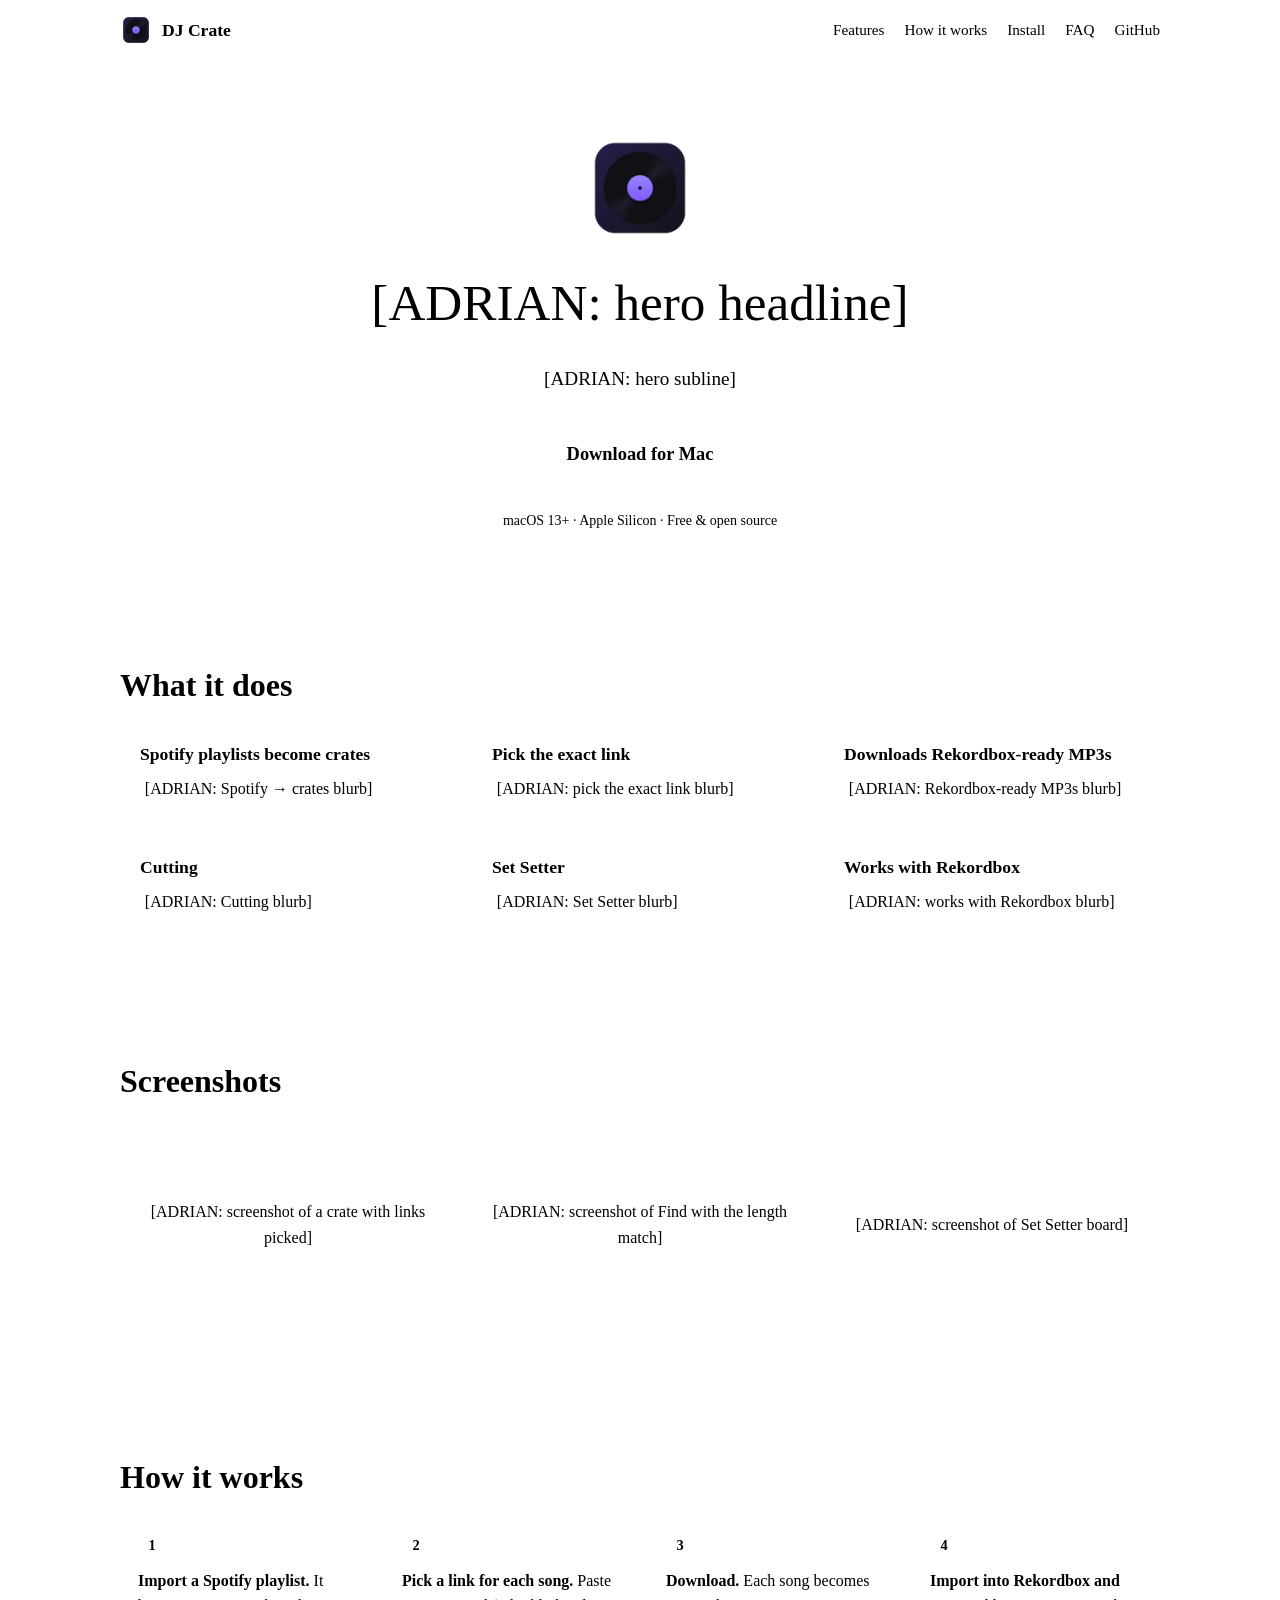
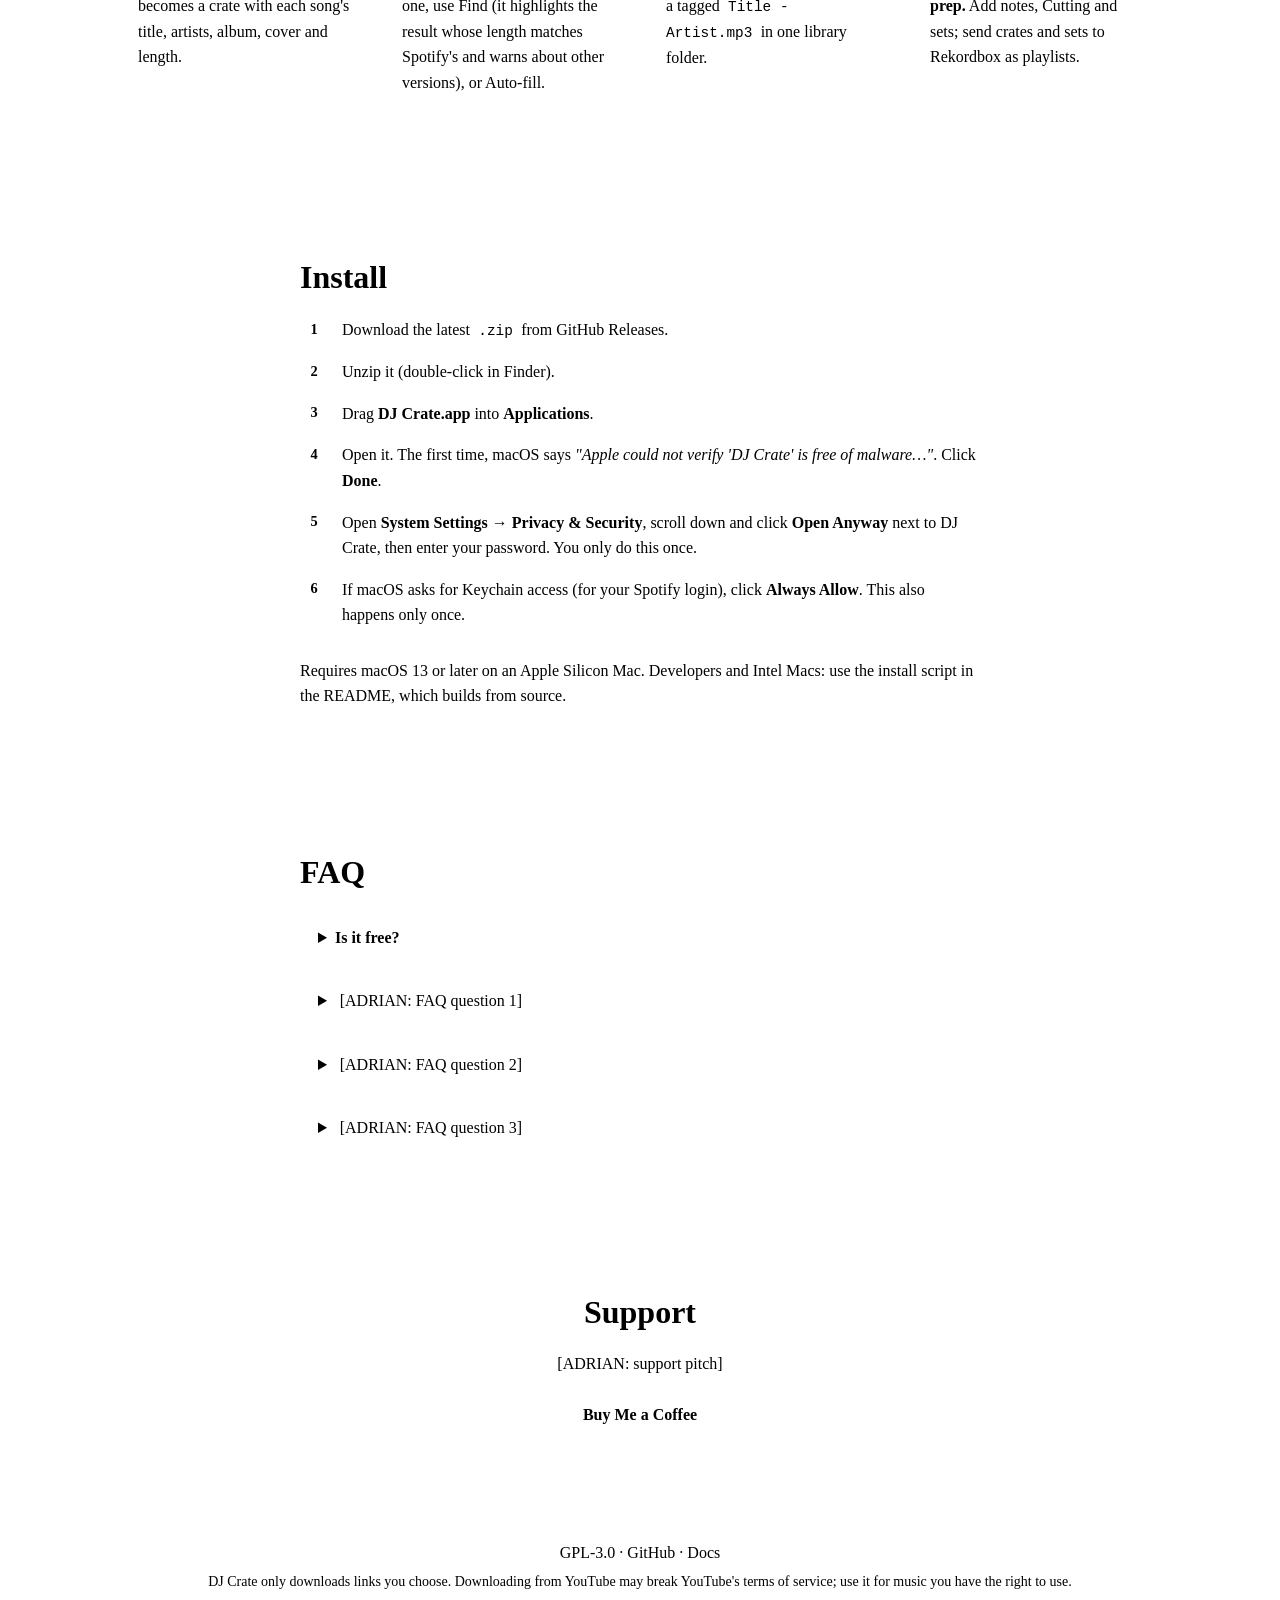
==== site/index.html @ 298a0ba6 "Public release prep: downloadable app, releases, update check, GPL-3.0 - Version 1.0.0 from djcrate/" ====
<!doctype html>
<html lang="en">
<head>
  <meta charset="utf-8">
  <meta name="viewport" content="width=device-width, initial-scale=1">
  <title>DJ Crate</title>
  <!-- ADRIAN: meta description. One sentence for search results and link previews. -->
  <meta name="description" content="DJ Crate for macOS">
  <meta property="og:title" content="DJ Crate">
  <!-- ADRIAN: og:description. Same sentence as the meta description, for link previews. -->
  <meta property="og:description" content="DJ Crate for macOS">
  <meta property="og:type" content="website">
  <meta property="og:url" content="https://adriatogi.github.io/DJ-Crate/">
  <meta property="og:image" content="https://adriatogi.github.io/DJ-Crate/assets/social-preview.png">
  <meta name="twitter:card" content="summary_large_image">
  <link rel="icon" type="image/png" href="assets/favicon.png">
  <link rel="stylesheet" href="theme.css">
  <link rel="stylesheet" href="site.css">
</head>
<body>

<header class="site-header">
  <div class="wrap header-inner">
    <a class="brand" href="#top">
      <img src="assets/logo.png" alt="" width="32" height="32">
      <span>DJ Crate</span>
    </a>
    <nav class="nav">
      <a href="#features">Features</a>
      <a href="#how">How it works</a>
      <a href="#install">Install</a>
      <a href="#faq">FAQ</a>
      <a href="https://github.com/Adriatogi/DJ-Crate">GitHub</a>
    </nav>
  </div>
</header>

<main id="top">

  <section class="hero">
    <div class="wrap">
      <img class="hero-logo" src="assets/logo.png" alt="DJ Crate logo" width="112" height="112">
      <h1>
        <!-- ADRIAN: hero headline. One line, what DJ Crate is. -->
        <span class="todo">[ADRIAN: hero headline]</span>
      </h1>
      <p class="lead">
        <!-- ADRIAN: hero subline. One or two sentences under the headline. -->
        <span class="todo">[ADRIAN: hero subline]</span>
      </p>
      <a class="btn btn-primary btn-big" href="https://github.com/Adriatogi/DJ-Crate/releases/latest">Download for Mac</a>
      <p class="small muted">macOS 13+ · Apple Silicon · Free &amp; open source <span id="version" class="version"></span></p>
    </div>
  </section>

  <section id="features" class="section">
    <div class="wrap">
      <h2>What it does</h2>
      <div class="grid">
        <article class="card">
          <h3>Spotify playlists become crates</h3>
          <!-- ADRIAN: feature blurb. Importing Spotify playlists as crates. -->
          <p><span class="todo">[ADRIAN: Spotify → crates blurb]</span></p>
        </article>
        <article class="card">
          <h3>Pick the exact link</h3>
          <!-- ADRIAN: feature blurb. Find, length matching, version warnings, Auto-fill. -->
          <p><span class="todo">[ADRIAN: pick the exact link blurb]</span></p>
        </article>
        <article class="card">
          <h3>Downloads Rekordbox-ready MP3s</h3>
          <!-- ADRIAN: feature blurb. Tagged MP3s in one library folder. -->
          <p><span class="todo">[ADRIAN: Rekordbox-ready MP3s blurb]</span></p>
        </article>
        <article class="card">
          <h3>Cutting</h3>
          <!-- ADRIAN: feature blurb. Notes on how songs mix into each other. -->
          <p><span class="todo">[ADRIAN: Cutting blurb]</span></p>
        </article>
        <article class="card">
          <h3>Set Setter</h3>
          <!-- ADRIAN: feature blurb. Planning sets on a board. -->
          <p><span class="todo">[ADRIAN: Set Setter blurb]</span></p>
        </article>
        <article class="card">
          <h3>Works with Rekordbox</h3>
          <!-- ADRIAN: feature blurb. BPM/key/My Tags in from XML, crates out as playlists. -->
          <p><span class="todo">[ADRIAN: works with Rekordbox blurb]</span></p>
        </article>
      </div>
    </div>
  </section>

  <section id="screenshots" class="section section-alt">
    <div class="wrap">
      <h2>Screenshots</h2>
      <div class="shots">
        <!-- ADRIAN: screenshot 1. Replace the div with <img src="assets/..." alt="..."> -->
        <div class="shot"><span class="todo">[ADRIAN: screenshot of a crate with links picked]</span></div>
        <!-- ADRIAN: screenshot 2. Replace the div with <img src="assets/..." alt="..."> -->
        <div class="shot"><span class="todo">[ADRIAN: screenshot of Find with the length match]</span></div>
        <!-- ADRIAN: screenshot 3. Replace the div with <img src="assets/..." alt="..."> -->
        <div class="shot"><span class="todo">[ADRIAN: screenshot of Set Setter board]</span></div>
      </div>
    </div>
  </section>

  <section id="how" class="section">
    <div class="wrap">
      <h2>How it works</h2>
      <ol class="steps">
        <li><strong>Import a Spotify playlist.</strong> It becomes a crate with each song's title, artists, album, cover and length.</li>
        <li><strong>Pick a link for each song.</strong> Paste one, use Find (it highlights the result whose length matches Spotify's and warns about other versions), or Auto-fill.</li>
        <li><strong>Download.</strong> Each song becomes a tagged <code>Title - Artist.mp3</code> in one library folder.</li>
        <li><strong>Import into Rekordbox and prep.</strong> Add notes, Cutting and sets; send crates and sets to Rekordbox as playlists.</li>
      </ol>
    </div>
  </section>

  <section id="install" class="section section-alt">
    <div class="wrap narrow">
      <h2>Install</h2>
      <ol class="install">
        <li><a href="https://github.com/Adriatogi/DJ-Crate/releases/latest">Download the latest <code>.zip</code></a> from GitHub Releases.</li>
        <li>Unzip it (double-click in Finder).</li>
        <li>Drag <strong>DJ Crate.app</strong> into <strong>Applications</strong>.</li>
        <li>Open it. The first time, macOS says <em>"Apple could not verify 'DJ Crate' is free of malware…"</em>. Click <strong>Done</strong>.</li>
        <li>Open <strong>System Settings → Privacy &amp; Security</strong>, scroll down and click <strong>Open Anyway</strong> next to DJ Crate, then enter your password. You only do this once.</li>
        <li>If macOS asks for Keychain access (for your Spotify login), click <strong>Always Allow</strong>. This also happens only once.</li>
      </ol>
      <p class="muted">Requires macOS 13 or later on an Apple Silicon Mac. Developers and Intel Macs: use the <a href="https://github.com/Adriatogi/DJ-Crate#for-developers">install script in the README</a>, which builds from source.</p>
    </div>
  </section>

  <section id="faq" class="section">
    <div class="wrap narrow">
      <h2>FAQ</h2>
      <details class="faq">
        <summary>Is it free?</summary>
        <!-- ADRIAN: answer to "Is it free?". -->
        <p><span class="todo">[ADRIAN: answer to "Is it free?"]</span></p>
      </details>
      <details class="faq">
        <!-- ADRIAN: FAQ question 1. -->
        <summary><span class="todo">[ADRIAN: FAQ question 1]</span></summary>
        <!-- ADRIAN: FAQ answer 1. -->
        <p><span class="todo">[ADRIAN: FAQ answer 1]</span></p>
      </details>
      <details class="faq">
        <!-- ADRIAN: FAQ question 2. -->
        <summary><span class="todo">[ADRIAN: FAQ question 2]</span></summary>
        <!-- ADRIAN: FAQ answer 2. -->
        <p><span class="todo">[ADRIAN: FAQ answer 2]</span></p>
      </details>
      <details class="faq">
        <!-- ADRIAN: FAQ question 3. -->
        <summary><span class="todo">[ADRIAN: FAQ question 3]</span></summary>
        <!-- ADRIAN: FAQ answer 3. -->
        <p><span class="todo">[ADRIAN: FAQ answer 3]</span></p>
      </details>
    </div>
  </section>

  <section id="support" class="section section-alt">
    <div class="wrap narrow center">
      <h2>Support</h2>
      <!-- ADRIAN: support pitch. A line or two asking for a coffee. -->
      <p><span class="todo">[ADRIAN: support pitch]</span></p>
      <!-- ADRIAN: replace ADRIAN-LINK with your Buy Me a Coffee username. -->
      <a class="btn btn-coffee" href="https://buymeacoffee.com/ADRIAN-LINK">Buy Me a Coffee</a>
    </div>
  </section>

</main>

<footer class="site-footer">
  <div class="wrap">
    <p>
      <a href="https://github.com/Adriatogi/DJ-Crate/blob/main/LICENSE">GPL-3.0</a> ·
      <a href="https://github.com/Adriatogi/DJ-Crate">GitHub</a> ·
      <a href="https://github.com/Adriatogi/DJ-Crate#readme">Docs</a>
    </p>
    <p class="small muted">DJ Crate only downloads links you choose. Downloading from YouTube may break YouTube's terms of service; use it for music you have the right to use.</p>
  </div>
</footer>

<script src="site.js" defer></script>
</body>
</html>
---- site/site.css ----
/* DJ Crate website. Colours and fonts come from theme.css (copied from the app). */

* { box-sizing: border-box; }

html { scroll-behavior: smooth; }

body {
  margin: 0;
  background: var(--bg);
  color: var(--text);
  font-family: var(--font);
  font-size: 16px;
  line-height: 1.6;
  -webkit-font-smoothing: antialiased;
}

a { color: var(--accent); text-decoration: none; }
a:hover { text-decoration: underline; }

code {
  background: var(--bg-3);
  border: 1px solid var(--line);
  border-radius: 4px;
  padding: 0 0.3em;
  font-size: 0.9em;
}

h1, h2, h3 { line-height: 1.2; margin: 0 0 0.6em; }
h1 { font-size: clamp(2rem, 5vw, 3.2rem); }
h2 { font-size: clamp(1.5rem, 3vw, 2rem); }
h3 { font-size: 1.1rem; }

.wrap { max-width: 1080px; margin: 0 auto; padding: 0 20px; }
.narrow { max-width: 720px; }
.center { text-align: center; }
.muted { color: var(--muted); }
.small { font-size: 0.875rem; }

/* Placeholder for copy Adrian still has to write. */
.todo {
  display: inline-block;
  outline: 2px dashed var(--yellow);
  outline-offset: 2px;
  color: var(--yellow);
  padding: 0 0.3em;
  border-radius: 3px;
  font-weight: normal;
}

/* Header */
.site-header {
  position: sticky;
  top: 0;
  z-index: 10;
  background: var(--bg-2);
  border-bottom: 1px solid var(--line);
}
.header-inner {
  display: flex;
  align-items: center;
  justify-content: space-between;
  gap: 16px;
  min-height: 60px;
  flex-wrap: wrap;
}
.brand {
  display: flex;
  align-items: center;
  gap: 10px;
  color: var(--text);
  font-weight: 700;
  font-size: 1.1rem;
}
.brand:hover { text-decoration: none; }
.brand img { border-radius: 8px; }
.nav { display: flex; gap: 20px; flex-wrap: wrap; }
.nav a { color: var(--muted); font-size: 0.95rem; }
.nav a:hover { color: var(--text); text-decoration: none; }

/* Buttons */
.btn {
  display: inline-block;
  border-radius: var(--radius);
  padding: 10px 18px;
  font-weight: 600;
  border: 1px solid var(--line);
  background: var(--bg-3);
  color: var(--text);
}
.btn:hover { text-decoration: none; background: var(--bg-4); }
.btn-primary {
  background: var(--accent);
  border-color: var(--accent);
  color: var(--bg);
}
.btn-primary:hover { background: var(--accent-2); border-color: var(--accent-2); }
.btn-big { font-size: 1.15rem; padding: 14px 30px; margin: 8px 0 12px; }
.btn-coffee {
  background: var(--yellow);
  border-color: var(--yellow);
  color: var(--bg);
}
.btn-coffee:hover { background: var(--yellow); filter: brightness(1.1); }

/* Hero */
.hero { padding: 72px 0 56px; text-align: center; }
.hero-logo { border-radius: 24px; margin-bottom: 20px; }
.lead { font-size: 1.2rem; color: var(--muted); max-width: 640px; margin: 0 auto 24px; }
.version:not(:empty)::before { content: "· "; }

/* Sections */
.section { padding: 64px 0; }
.section-alt { background: var(--bg-2); border-top: 1px solid var(--line); border-bottom: 1px solid var(--line); }

/* Feature grid */
.grid {
  display: grid;
  grid-template-columns: repeat(3, 1fr);
  gap: 16px;
}
.card {
  background: var(--bg-2);
  border: 1px solid var(--line);
  border-radius: var(--radius);
  padding: 20px;
}
.card p { margin: 0; color: var(--muted); }

/* Screenshots */
.shots { display: grid; grid-template-columns: repeat(3, 1fr); gap: 16px; }
.shot, .shots img {
  aspect-ratio: 16 / 10;
  width: 100%;
  border-radius: var(--radius);
  border: 1px solid var(--line);
  background: var(--bg-3);
}
.shot { display: flex; align-items: center; justify-content: center; padding: 12px; text-align: center; }
.shots img { object-fit: cover; }

/* Steps */
.steps, .install { padding-left: 0; list-style: none; counter-reset: step; }
.steps { display: grid; grid-template-columns: repeat(4, 1fr); gap: 16px; }
.steps li, .install li { counter-increment: step; position: relative; }
.steps li {
  background: var(--bg-2);
  border: 1px solid var(--line);
  border-radius: var(--radius);
  padding: 52px 18px 18px;
}
.steps li::before, .install li::before {
  content: counter(step);
  position: absolute;
  display: flex;
  align-items: center;
  justify-content: center;
  width: 28px;
  height: 28px;
  border-radius: 50%;
  background: var(--accent);
  color: var(--bg);
  font-weight: 700;
  font-size: 0.9rem;
}
.steps li::before { top: 16px; left: 18px; }
.install li { padding: 2px 0 14px 42px; }
.install li::before { top: 0; left: 0; }

/* FAQ */
.faq {
  background: var(--bg-2);
  border: 1px solid var(--line);
  border-radius: var(--radius);
  padding: 14px 18px;
  margin-bottom: 10px;
}
.faq summary { cursor: pointer; font-weight: 600; }
.faq p { margin: 10px 0 0; color: var(--muted); }

/* Footer */
.site-footer { padding: 32px 0 48px; text-align: center; border-top: 1px solid var(--line); }
.site-footer p { margin: 6px 0; }

/* Responsive */
@media (max-width: 900px) {
  .grid, .shots { grid-template-columns: repeat(2, 1fr); }
  .steps { grid-template-columns: repeat(2, 1fr); }
}
@media (max-width: 600px) {
  .grid, .shots, .steps { grid-template-columns: 1fr; }
  .header-inner { justify-content: center; padding-top: 10px; padding-bottom: 10px; }
  .nav { justify-content: center; gap: 14px; }
  .site-header { position: static; }
  .hero { padding: 48px 0 40px; }
  .section { padding: 48px 0; }
}
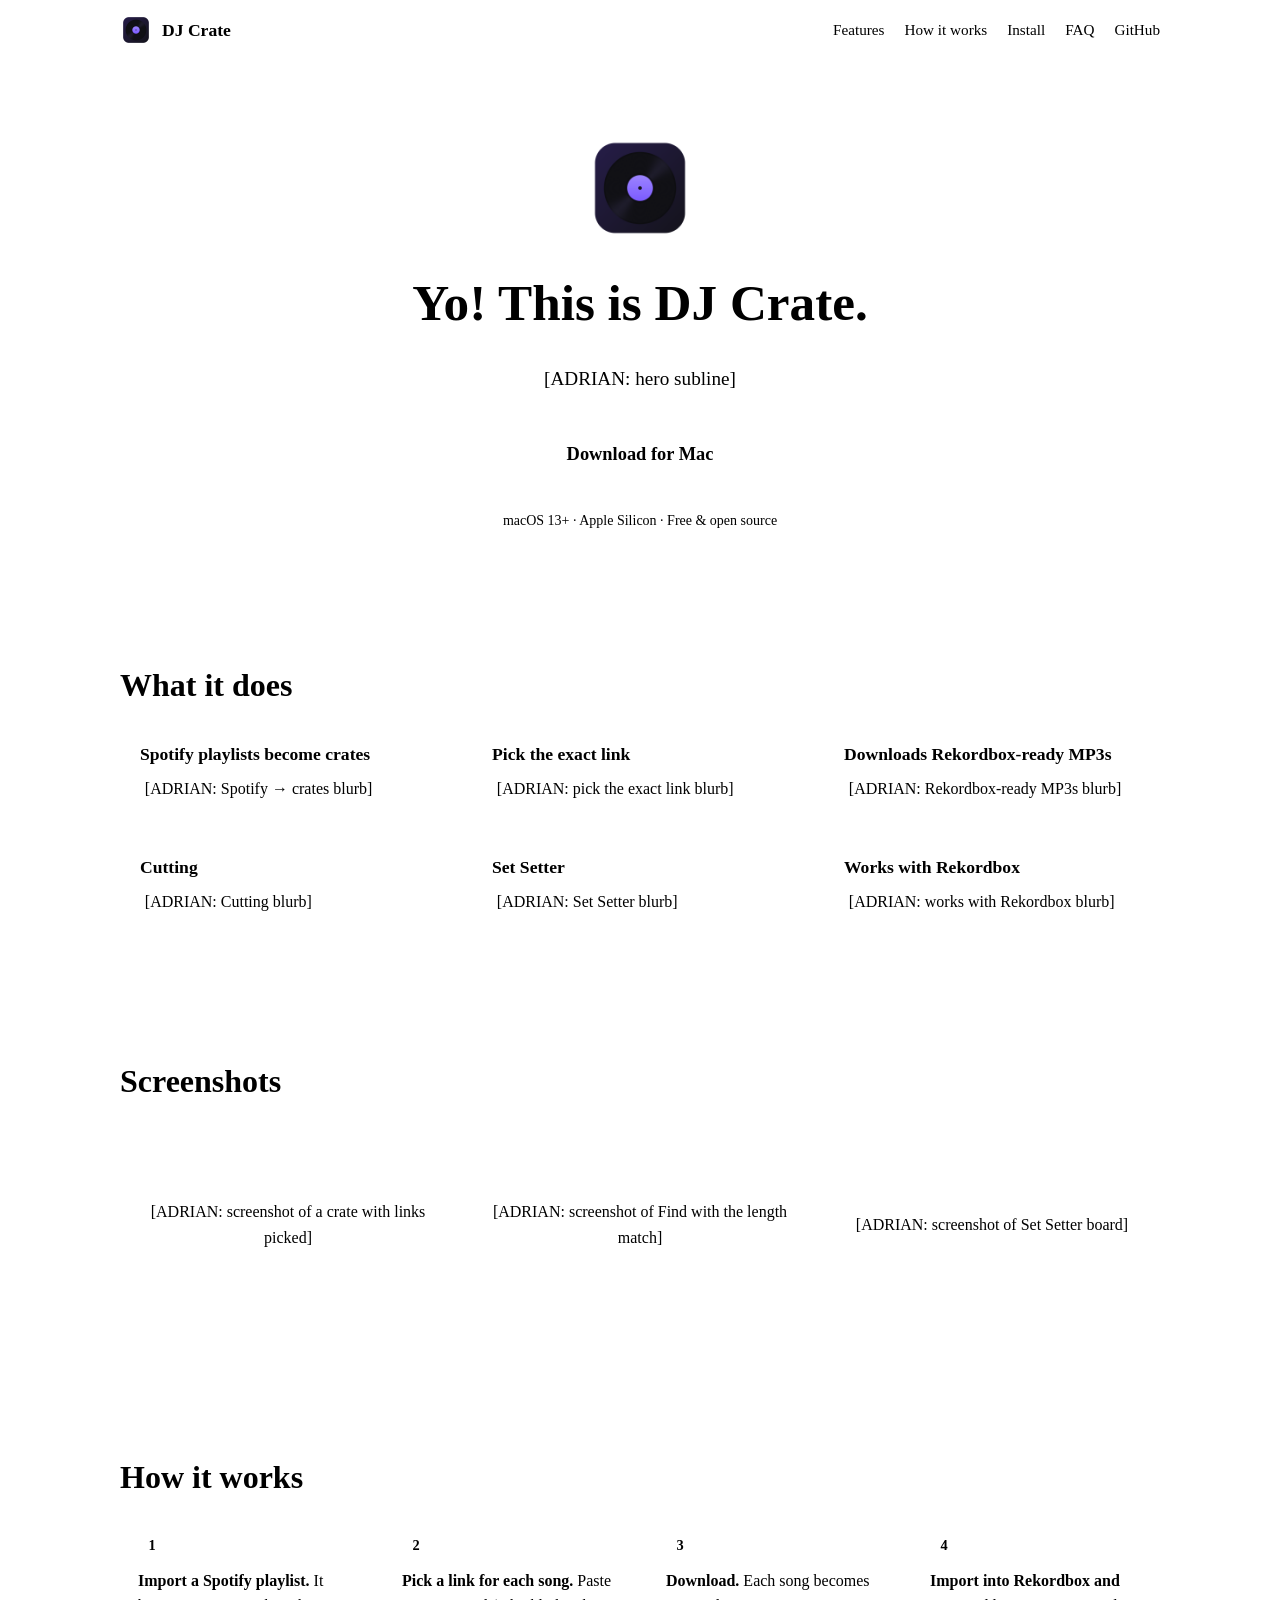
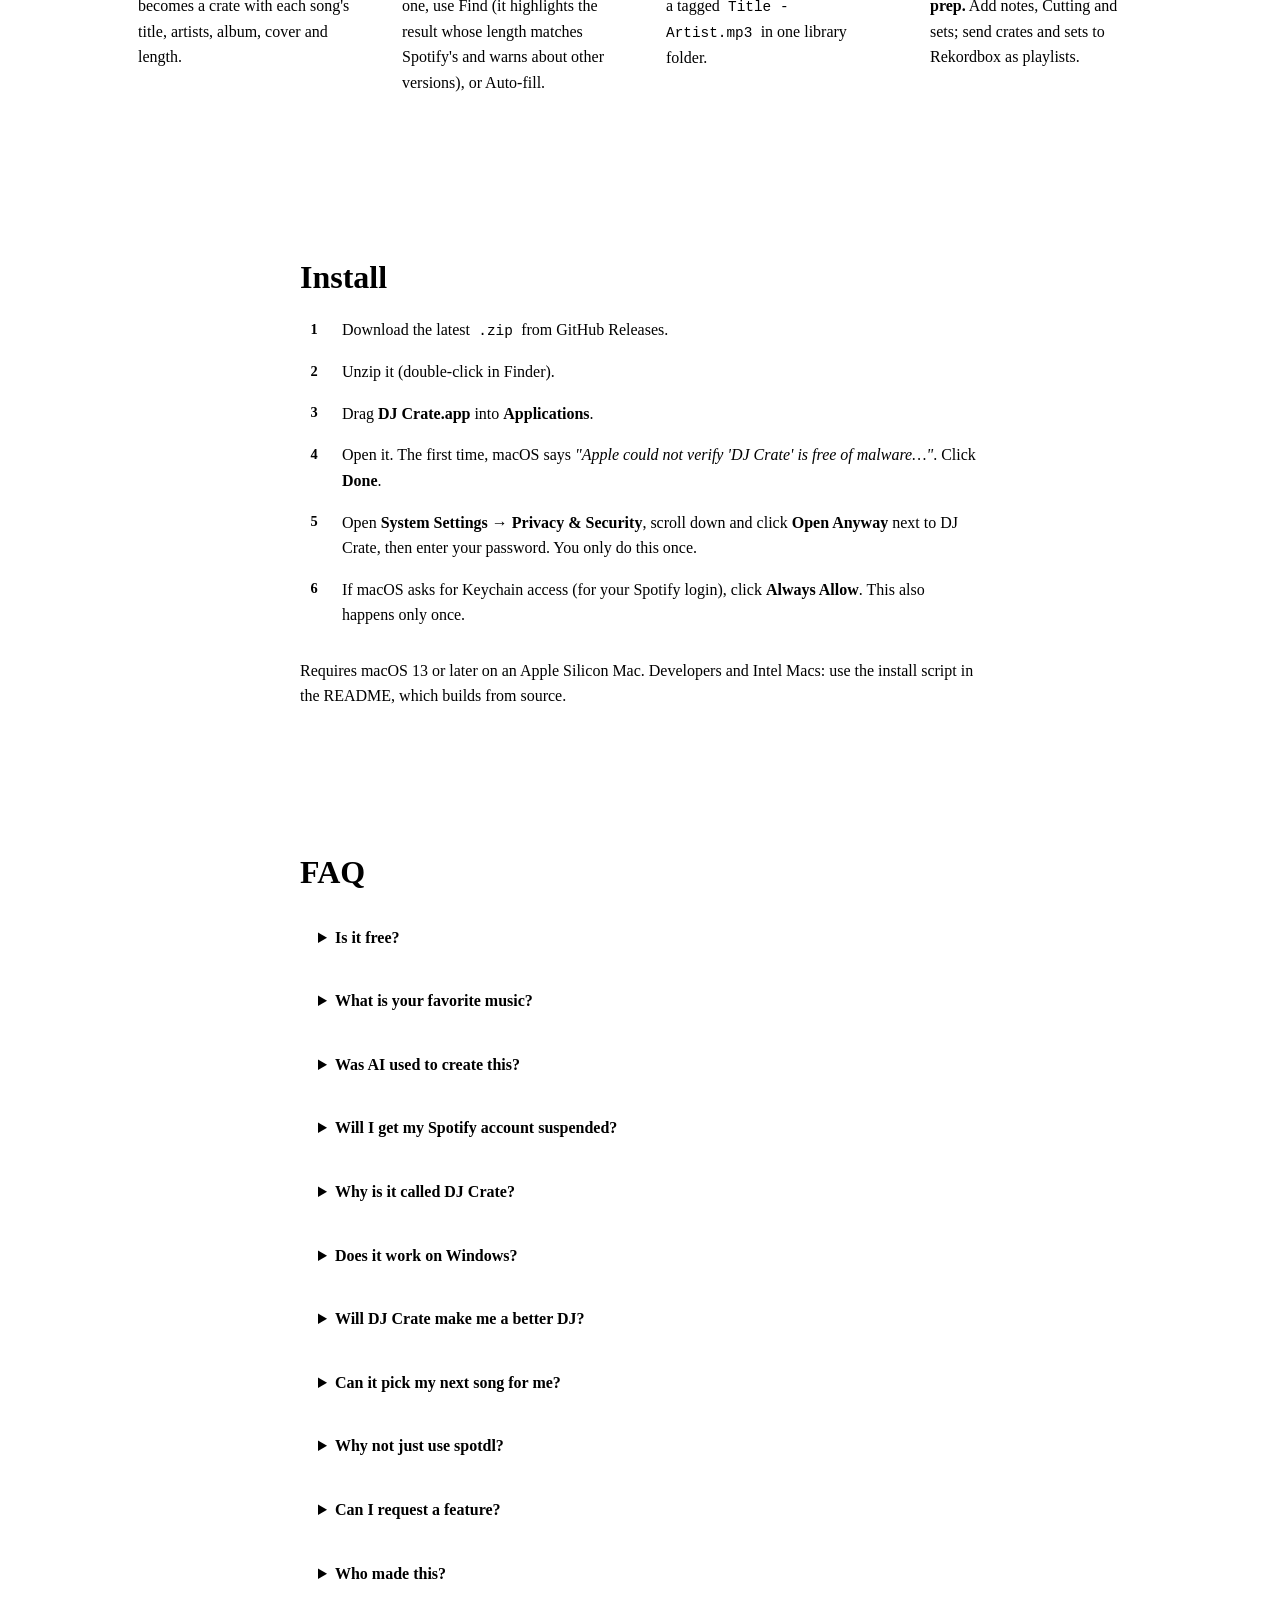
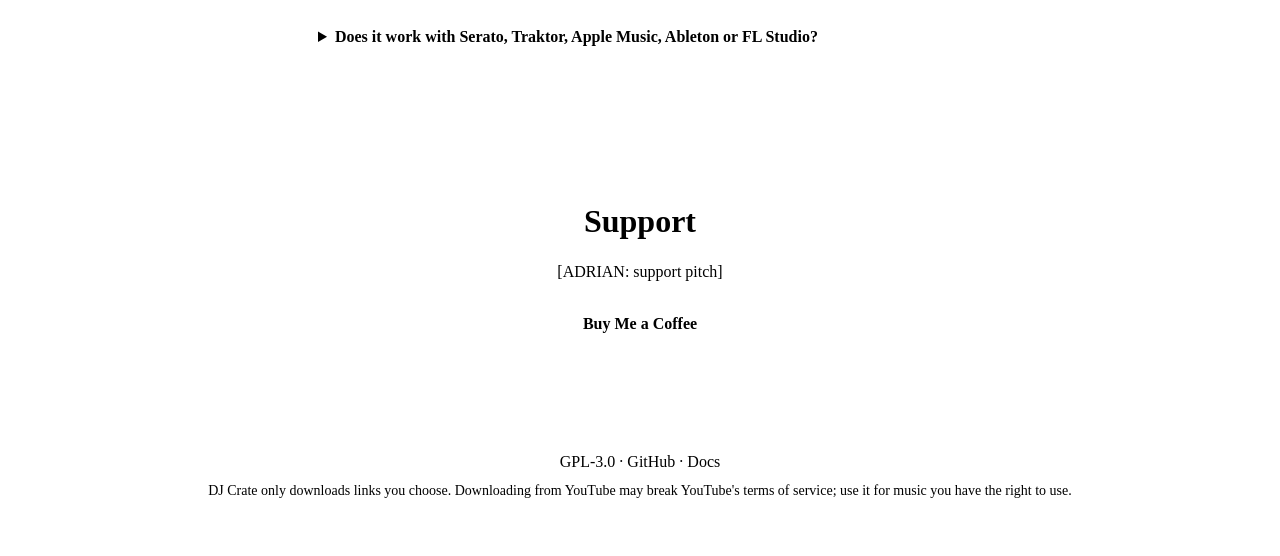
==== commit dfc94b8a: "Website FAQ: Adrian's questions (answers to be written)" ====
--- a/site/index.html
+++ b/site/index.html
@@ -4,11 +4,9 @@
   <meta charset="utf-8">
   <meta name="viewport" content="width=device-width, initial-scale=1">
   <title>DJ Crate</title>
-  <!-- ADRIAN: meta description. One sentence for search results and link previews. -->
-  <meta name="description" content="DJ Crate for macOS">
+  <meta name="description" content="One sentence for search results. Hmmmmmmm. An app to download your music and get it ready for djing.">
   <meta property="og:title" content="DJ Crate">
-  <!-- ADRIAN: og:description. Same sentence as the meta description, for link previews. -->
-  <meta property="og:description" content="DJ Crate for macOS">
+  <meta property="og:description" content="One sentence for link previews. Hmmmmmmm. An app to download your music and get it ready for djing.">
   <meta property="og:type" content="website">
   <meta property="og:url" content="https://adriatogi.github.io/DJ-Crate/">
   <meta property="og:image" content="https://adriatogi.github.io/DJ-Crate/assets/social-preview.png">
@@ -41,11 +39,9 @@
     <div class="wrap">
       <img class="hero-logo" src="assets/logo.png" alt="DJ Crate logo" width="112" height="112">
       <h1>
-        <!-- ADRIAN: hero headline. One line, what DJ Crate is. -->
-        <span class="todo">[ADRIAN: hero headline]</span>
+        Yo! This is DJ Crate.
       </h1>
       <p class="lead">
-        <!-- ADRIAN: hero subline. One or two sentences under the headline. -->
         <span class="todo">[ADRIAN: hero subline]</span>
       </p>
       <a class="btn btn-primary btn-big" href="https://github.com/Adriatogi/DJ-Crate/releases/latest">Download for Mac</a>
@@ -59,32 +55,26 @@
       <div class="grid">
         <article class="card">
           <h3>Spotify playlists become crates</h3>
-          <!-- ADRIAN: feature blurb. Importing Spotify playlists as crates. -->
           <p><span class="todo">[ADRIAN: Spotify → crates blurb]</span></p>
         </article>
         <article class="card">
           <h3>Pick the exact link</h3>
-          <!-- ADRIAN: feature blurb. Find, length matching, version warnings, Auto-fill. -->
           <p><span class="todo">[ADRIAN: pick the exact link blurb]</span></p>
         </article>
         <article class="card">
           <h3>Downloads Rekordbox-ready MP3s</h3>
-          <!-- ADRIAN: feature blurb. Tagged MP3s in one library folder. -->
           <p><span class="todo">[ADRIAN: Rekordbox-ready MP3s blurb]</span></p>
         </article>
         <article class="card">
           <h3>Cutting</h3>
-          <!-- ADRIAN: feature blurb. Notes on how songs mix into each other. -->
           <p><span class="todo">[ADRIAN: Cutting blurb]</span></p>
         </article>
         <article class="card">
           <h3>Set Setter</h3>
-          <!-- ADRIAN: feature blurb. Planning sets on a board. -->
           <p><span class="todo">[ADRIAN: Set Setter blurb]</span></p>
         </article>
         <article class="card">
           <h3>Works with Rekordbox</h3>
-          <!-- ADRIAN: feature blurb. BPM/key/My Tags in from XML, crates out as playlists. -->
           <p><span class="todo">[ADRIAN: works with Rekordbox blurb]</span></p>
         </article>
       </div>
@@ -95,11 +85,8 @@
     <div class="wrap">
       <h2>Screenshots</h2>
       <div class="shots">
-        <!-- ADRIAN: screenshot 1. Replace the div with <img src="assets/..." alt="..."> -->
         <div class="shot"><span class="todo">[ADRIAN: screenshot of a crate with links picked]</span></div>
-        <!-- ADRIAN: screenshot 2. Replace the div with <img src="assets/..." alt="..."> -->
         <div class="shot"><span class="todo">[ADRIAN: screenshot of Find with the length match]</span></div>
-        <!-- ADRIAN: screenshot 3. Replace the div with <img src="assets/..." alt="..."> -->
         <div class="shot"><span class="todo">[ADRIAN: screenshot of Set Setter board]</span></div>
       </div>
     </div>
@@ -137,26 +124,51 @@
       <h2>FAQ</h2>
       <details class="faq">
         <summary>Is it free?</summary>
-        <!-- ADRIAN: answer to "Is it free?". -->
         <p><span class="todo">[ADRIAN: answer to "Is it free?"]</span></p>
       </details>
       <details class="faq">
-        <!-- ADRIAN: FAQ question 1. -->
-        <summary><span class="todo">[ADRIAN: FAQ question 1]</span></summary>
-        <!-- ADRIAN: FAQ answer 1. -->
-        <p><span class="todo">[ADRIAN: FAQ answer 1]</span></p>
+        <summary>What is your favorite music?</summary>
+        <p><span class="todo">[ADRIAN: answer, favorite music]</span></p>
       </details>
       <details class="faq">
-        <!-- ADRIAN: FAQ question 2. -->
-        <summary><span class="todo">[ADRIAN: FAQ question 2]</span></summary>
-        <!-- ADRIAN: FAQ answer 2. -->
-        <p><span class="todo">[ADRIAN: FAQ answer 2]</span></p>
+        <summary>Was AI used to create this?</summary>
+        <p><span class="todo">[ADRIAN: answer, AI]</span></p>
       </details>
       <details class="faq">
-        <!-- ADRIAN: FAQ question 3. -->
-        <summary><span class="todo">[ADRIAN: FAQ question 3]</span></summary>
-        <!-- ADRIAN: FAQ answer 3. -->
-        <p><span class="todo">[ADRIAN: FAQ answer 3]</span></p>
+        <summary>Will I get my Spotify account suspended?</summary>
+        <p><span class="todo">[ADRIAN: answer, Spotify suspended]</span></p>
+      </details>
+      <details class="faq">
+        <summary>Why is it called DJ Crate?</summary>
+        <p><span class="todo">[ADRIAN: answer, the name]</span></p>
+      </details>
+      <details class="faq">
+        <summary>Does it work on Windows?</summary>
+        <p><span class="todo">[ADRIAN: answer, Windows]</span></p>
+      </details>
+      <details class="faq">
+        <summary>Will DJ Crate make me a better DJ?</summary>
+        <p><span class="todo">[ADRIAN: answer, better DJ]</span></p>
+      </details>
+      <details class="faq">
+        <summary>Can it pick my next song for me?</summary>
+        <p><span class="todo">[ADRIAN: answer, next song]</span></p>
+      </details>
+      <details class="faq">
+        <summary>Why not just use spotdl?</summary>
+        <p><span class="todo">[ADRIAN: answer, spotdl]</span></p>
+      </details>
+      <details class="faq">
+        <summary>Can I request a feature?</summary>
+        <p><span class="todo">[ADRIAN: answer, feature requests]</span></p>
+      </details>
+      <details class="faq">
+        <summary>Who made this?</summary>
+        <p><span class="todo">[ADRIAN: answer, who made this]</span></p>
+      </details>
+      <details class="faq">
+        <summary>Does it work with Serato, Traktor, Apple Music, Ableton or FL Studio?</summary>
+        <p><span class="todo">[ADRIAN: answer, other apps]</span></p>
       </details>
     </div>
   </section>
@@ -164,9 +176,7 @@
   <section id="support" class="section section-alt">
     <div class="wrap narrow center">
       <h2>Support</h2>
-      <!-- ADRIAN: support pitch. A line or two asking for a coffee. -->
       <p><span class="todo">[ADRIAN: support pitch]</span></p>
-      <!-- ADRIAN: replace ADRIAN-LINK with your Buy Me a Coffee username. -->
       <a class="btn btn-coffee" href="https://buymeacoffee.com/ADRIAN-LINK">Buy Me a Coffee</a>
     </div>
   </section>
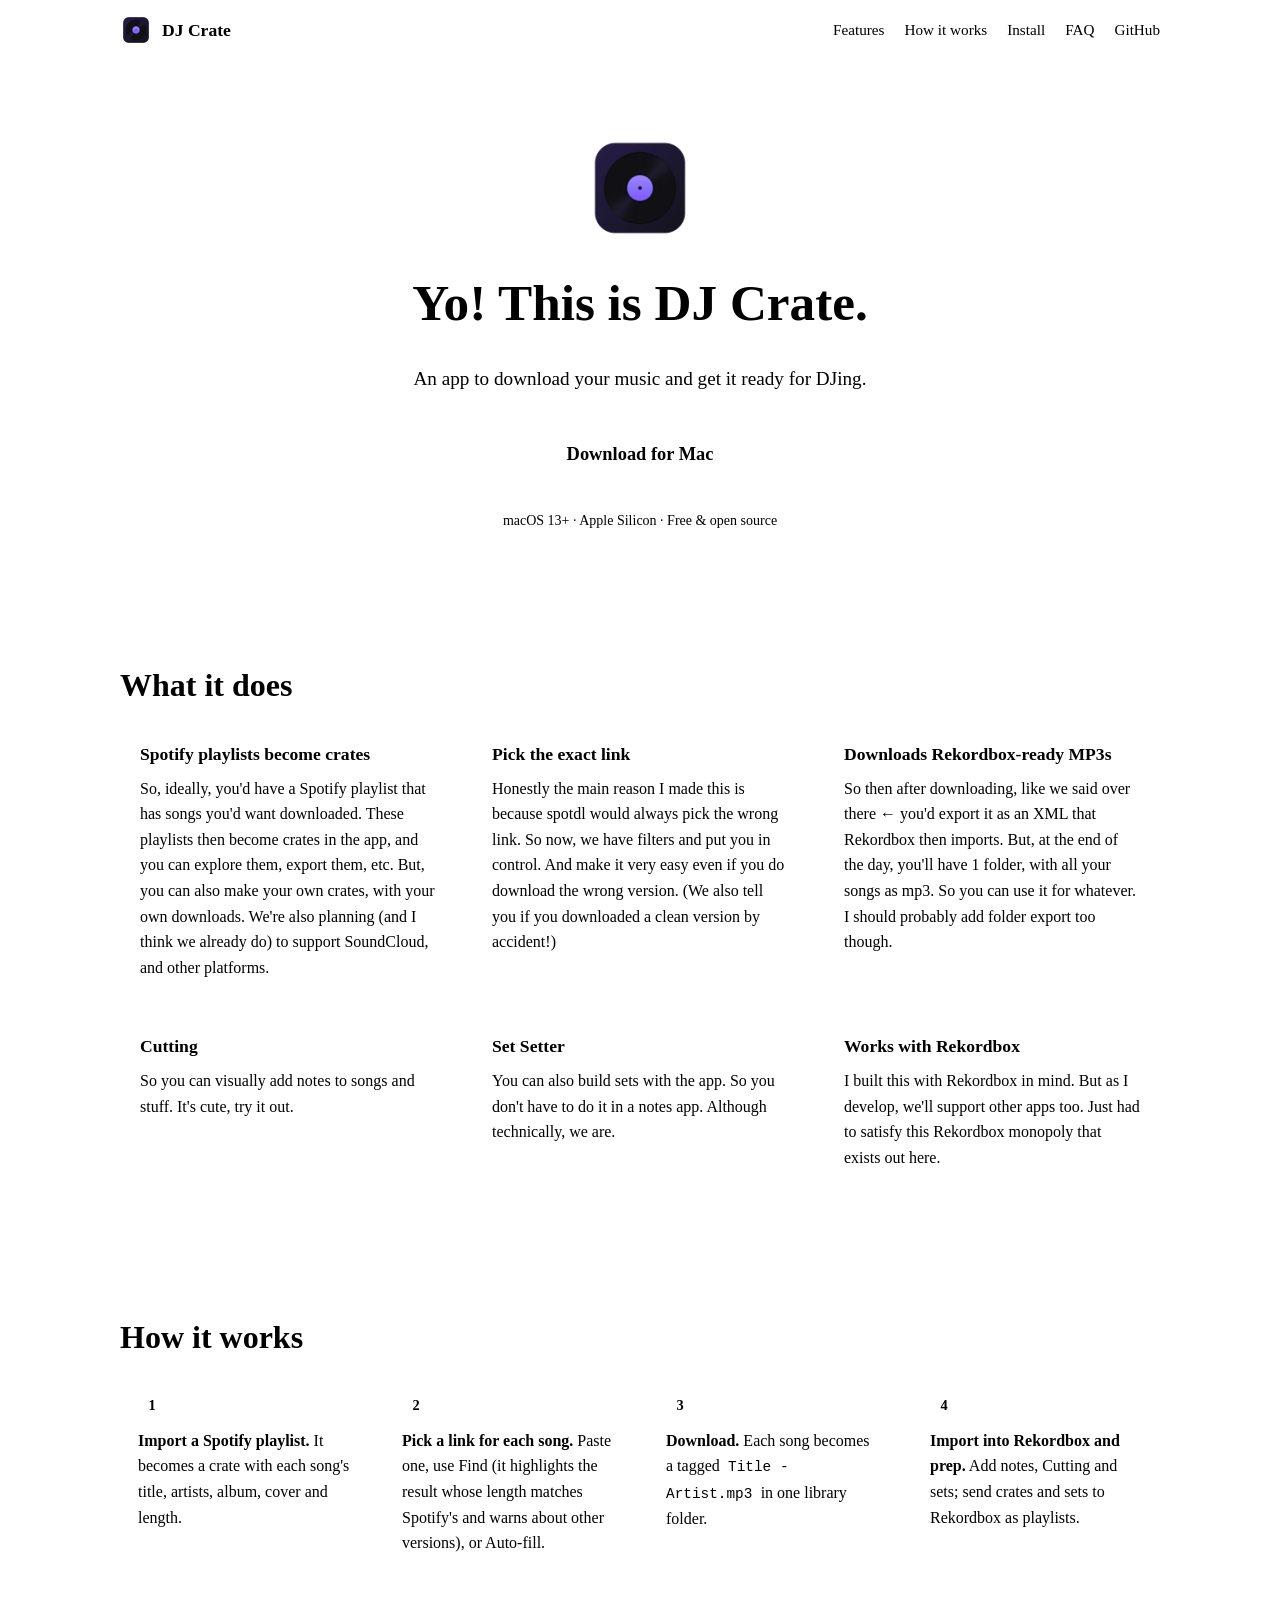
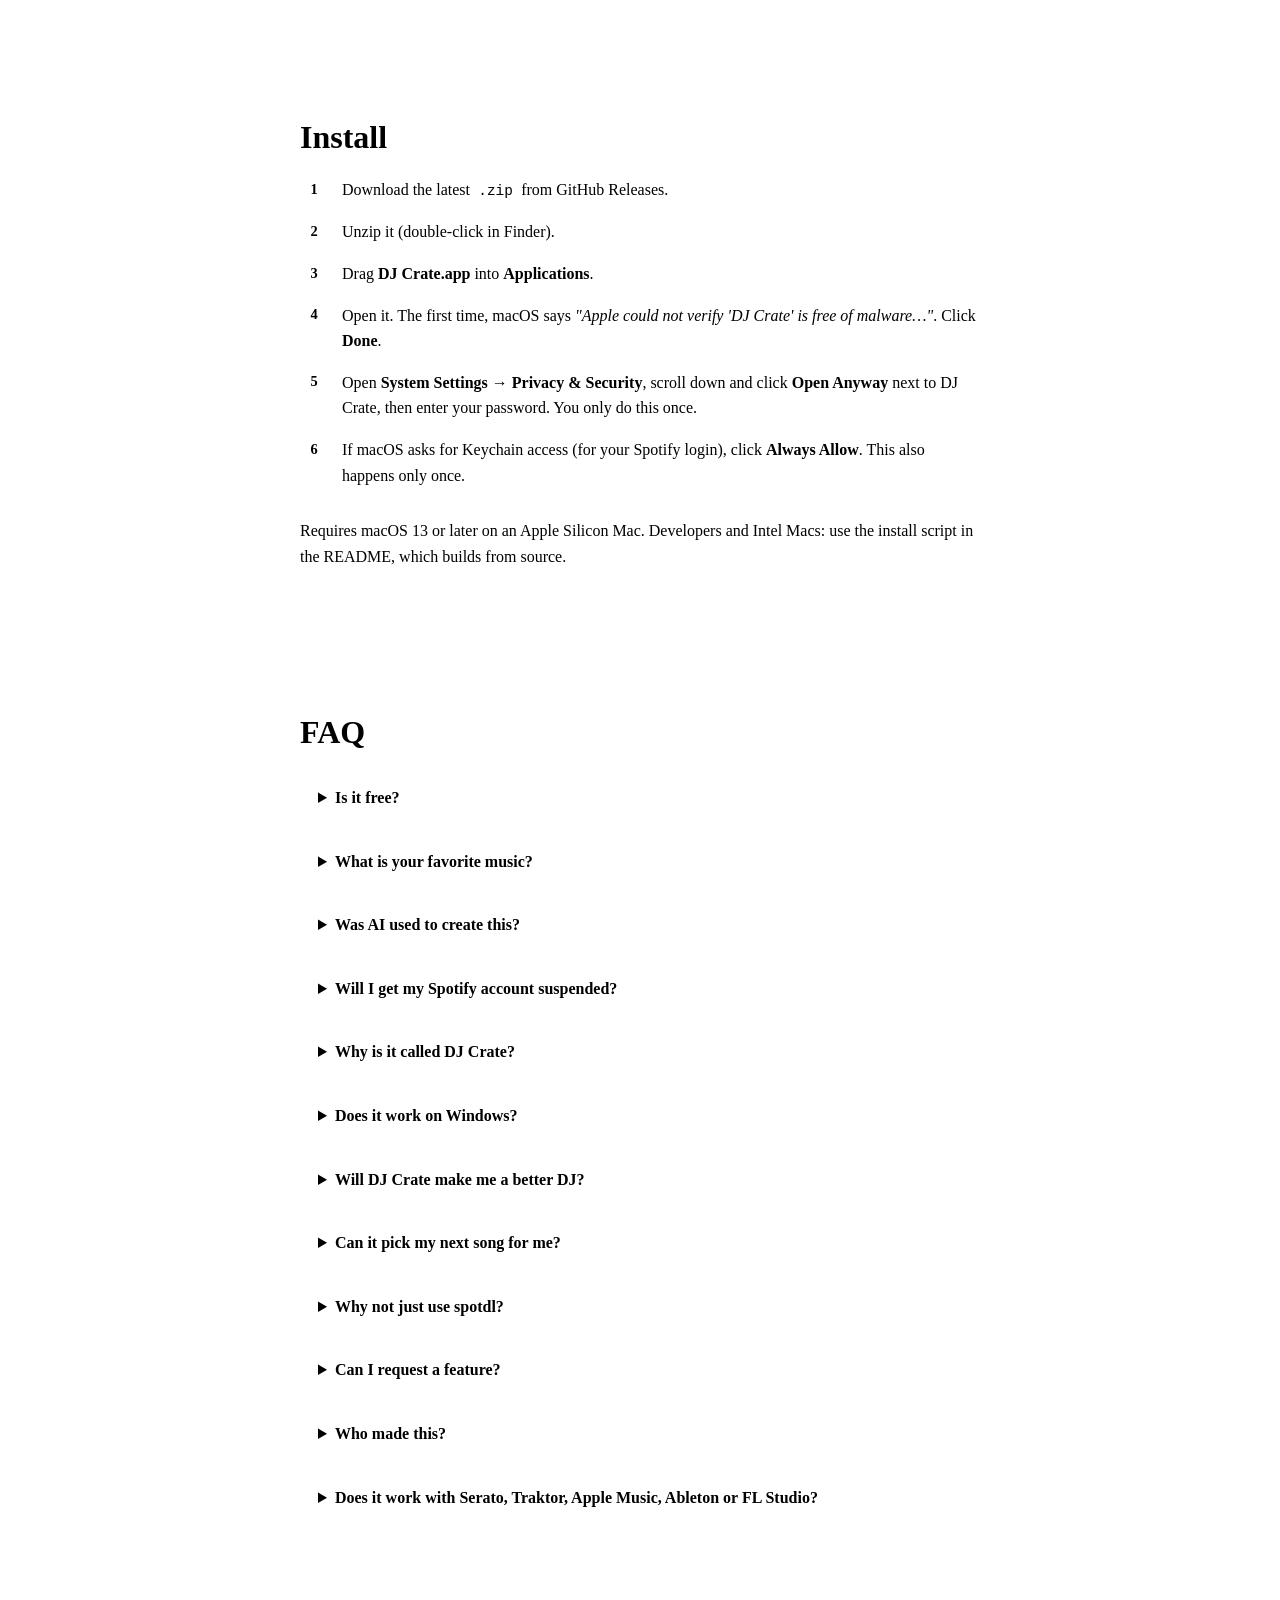
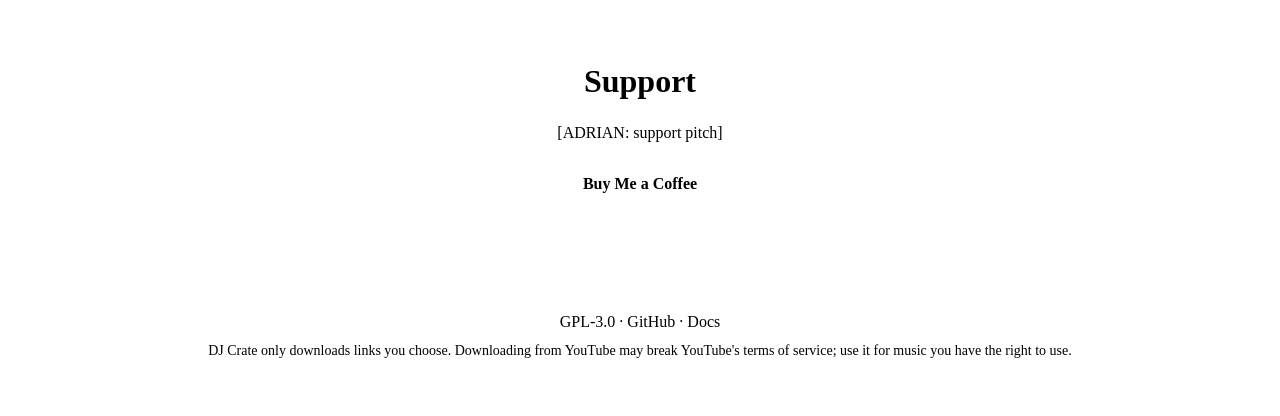
==== commit 32be31b9: "Website: Adrian's copy, typo fixes, no screenshots section" ====
--- a/site/index.html
+++ b/site/index.html
@@ -4,9 +4,9 @@
   <meta charset="utf-8">
   <meta name="viewport" content="width=device-width, initial-scale=1">
   <title>DJ Crate</title>
-  <meta name="description" content="One sentence for search results. Hmmmmmmm. An app to download your music and get it ready for djing.">
+  <meta name="description" content="One sentence for search results. Hmmmmmmm. An app to download your music and get it ready for DJing.">
   <meta property="og:title" content="DJ Crate">
-  <meta property="og:description" content="One sentence for link previews. Hmmmmmmm. An app to download your music and get it ready for djing.">
+  <meta property="og:description" content="One sentence for link previews. Hmmmmmmm. An app to download your music and get it ready for DJing.">
   <meta property="og:type" content="website">
   <meta property="og:url" content="https://adriatogi.github.io/DJ-Crate/">
   <meta property="og:image" content="https://adriatogi.github.io/DJ-Crate/assets/social-preview.png">
@@ -42,7 +42,7 @@
         Yo! This is DJ Crate.
       </h1>
       <p class="lead">
-        <span class="todo">[ADRIAN: hero subline]</span>
+        An app to download your music and get it ready for DJing.
       </p>
       <a class="btn btn-primary btn-big" href="https://github.com/Adriatogi/DJ-Crate/releases/latest">Download for Mac</a>
       <p class="small muted">macOS 13+ · Apple Silicon · Free &amp; open source <span id="version" class="version"></span></p>
@@ -55,39 +55,28 @@
       <div class="grid">
         <article class="card">
           <h3>Spotify playlists become crates</h3>
-          <p><span class="todo">[ADRIAN: Spotify → crates blurb]</span></p>
+          <p>So, ideally, you'd have a Spotify playlist that has songs you'd want downloaded. These playlists then become crates in the app, and you can explore them, export them, etc. But, you can also make your own crates, with your own downloads. We're also planning (and I think we already do) to support SoundCloud, and other platforms.</p>
         </article>
         <article class="card">
           <h3>Pick the exact link</h3>
-          <p><span class="todo">[ADRIAN: pick the exact link blurb]</span></p>
+          <p>Honestly the main reason I made this is because spotdl would always pick the wrong link. So now, we have filters and put you in control. And make it very easy even if you do download the wrong version. (We also tell you if you downloaded a clean version by accident!)</p>
         </article>
         <article class="card">
           <h3>Downloads Rekordbox-ready MP3s</h3>
-          <p><span class="todo">[ADRIAN: Rekordbox-ready MP3s blurb]</span></p>
+          <p>So then after downloading, like we said over there ← you'd export it as an XML that Rekordbox then imports. But, at the end of the day, you'll have 1 folder, with all your songs as mp3. So you can use it for whatever. I should probably add folder export too though.</p>
         </article>
         <article class="card">
           <h3>Cutting</h3>
-          <p><span class="todo">[ADRIAN: Cutting blurb]</span></p>
+          <p>So you can visually add notes to songs and stuff. It's cute, try it out.</p>
         </article>
         <article class="card">
           <h3>Set Setter</h3>
-          <p><span class="todo">[ADRIAN: Set Setter blurb]</span></p>
+          <p>You can also build sets with the app. So you don't have to do it in a notes app. Although technically, we are.</p>
         </article>
         <article class="card">
           <h3>Works with Rekordbox</h3>
-          <p><span class="todo">[ADRIAN: works with Rekordbox blurb]</span></p>
+          <p>I built this with Rekordbox in mind. But as I develop, we'll support other apps too. Just had to satisfy this Rekordbox monopoly that exists out here.</p>
         </article>
-      </div>
-    </div>
-  </section>
-
-  <section id="screenshots" class="section section-alt">
-    <div class="wrap">
-      <h2>Screenshots</h2>
-      <div class="shots">
-        <div class="shot"><span class="todo">[ADRIAN: screenshot of a crate with links picked]</span></div>
-        <div class="shot"><span class="todo">[ADRIAN: screenshot of Find with the length match]</span></div>
-        <div class="shot"><span class="todo">[ADRIAN: screenshot of Set Setter board]</span></div>
       </div>
     </div>
   </section>
--- a/site/site.css
+++ b/site/site.css
@@ -126,17 +126,6 @@
 }
 .card p { margin: 0; color: var(--muted); }
 
-/* Screenshots */
-.shots { display: grid; grid-template-columns: repeat(3, 1fr); gap: 16px; }
-.shot, .shots img {
-  aspect-ratio: 16 / 10;
-  width: 100%;
-  border-radius: var(--radius);
-  border: 1px solid var(--line);
-  background: var(--bg-3);
-}
-.shot { display: flex; align-items: center; justify-content: center; padding: 12px; text-align: center; }
-.shots img { object-fit: cover; }
 
 /* Steps */
 .steps, .install { padding-left: 0; list-style: none; counter-reset: step; }
@@ -183,11 +172,11 @@
 
 /* Responsive */
 @media (max-width: 900px) {
-  .grid, .shots { grid-template-columns: repeat(2, 1fr); }
+  .grid { grid-template-columns: repeat(2, 1fr); }
   .steps { grid-template-columns: repeat(2, 1fr); }
 }
 @media (max-width: 600px) {
-  .grid, .shots, .steps { grid-template-columns: 1fr; }
+  .grid, .steps { grid-template-columns: 1fr; }
   .header-inner { justify-content: center; padding-top: 10px; padding-bottom: 10px; }
   .nav { justify-content: center; gap: 14px; }
   .site-header { position: static; }
